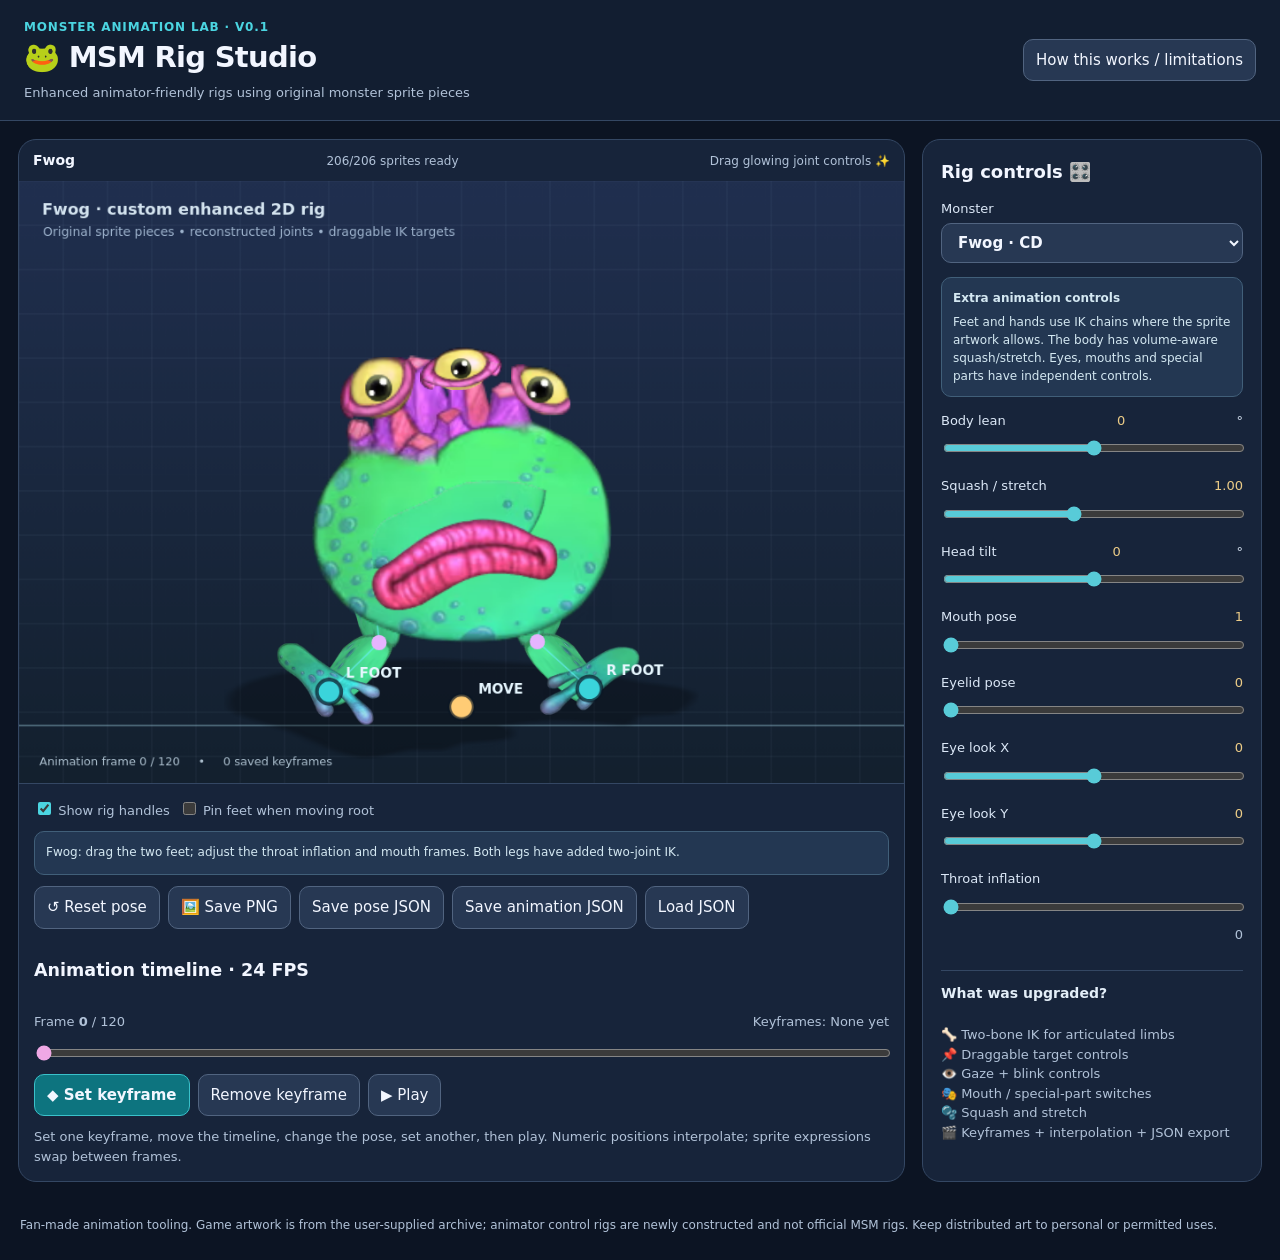
==== index.html @ 0ff73eca "Publish original MSM Rig Studio prototype (unchanged)" ====
<!DOCTYPE html><html lang="en"><head><meta charset="UTF-8"><meta name="viewport" content="width=device-width,initial-scale=1,viewport-fit=cover"><title>MSM Rig Studio — Enhanced Monster Rigs</title><style>
:root{color-scheme:dark;--bg:#0c1423;--panel:#17243a;--border:#344763;--text:#f2f6ff;--muted:#b1c2d8;--aqua:#4bd5e1;--pink:#efa8e5;--gold:#eccc87}
*{box-sizing:border-box}body{margin:0;background:var(--bg);color:var(--text);font:15px/1.5 system-ui,-apple-system,BlinkMacSystemFont,"Segoe UI",sans-serif}header{display:flex;gap:14px;align-items:center;justify-content:space-between;flex-wrap:wrap;padding:18px 24px;border-bottom:1px solid var(--border);background:#121e31}header h1{margin:0;font-size:clamp(21px,3vw,29px);letter-spacing:-.025em}header p{margin:3px 0 0;color:var(--muted);font-size:13px}.tag{color:var(--aqua);font-size:12px;letter-spacing:.07em;font-weight:750}.wrap{max-width:1510px;margin:auto;padding:18px;display:grid;grid-template-columns:minmax(440px,1fr) 340px;gap:17px}.stagebox,.panel{background:var(--panel);border:1px solid var(--border);border-radius:18px;overflow:hidden}.canvasbar{display:flex;justify-content:space-between;align-items:center;gap:6px;padding:10px 14px;flex-wrap:wrap}.canvasbar strong{font-size:14px}.sub{font-size:12px;color:var(--muted)}canvas{width:100%;height:auto;display:block;aspect-ratio:1000/680;touch-action:none;cursor:crosshair;user-select:none}canvas.dragging{cursor:grabbing}.tools{padding:15px;border-top:1px solid var(--border);display:grid;gap:11px}.buttons{display:flex;flex-wrap:wrap;gap:8px}button,.btn,select{font:inherit;background:#273853;color:var(--text);border:1px solid #516480;border-radius:10px;padding:9px 12px;cursor:pointer}button:hover{background:#344d70}button:focus-visible,select:focus-visible,input:focus-visible{outline:2px solid var(--aqua);outline-offset:2px}.primary{background:#0d747f;border-color:#3ac1ca;font-weight:700}.danger{background:#51304d;border-color:#764d72}button:active{transform:translateY(1px)}.panel{padding:18px;display:flex;flex-direction:column;gap:14px}.panel h2{font-size:18px;margin:0}.panel h3{font-size:14px;color:#e3eef8;margin:12px 0 7px;border-top:1px solid var(--border);padding-top:12px}.field{display:grid;gap:4px}.field>label{display:flex;justify-content:space-between;gap:12px;color:#dce8f7;font-size:13px}.field label span{color:var(--gold);font-variant-numeric:tabular-nums}.field input[type=range]{width:100%;accent-color:#58cbd8;height:24px}.panel select{width:100%;font-weight:700}.notice{background:#233752;border:1px solid #415f79;border-radius:10px;padding:11px;color:#d4e8f2;font-size:12px}.inline{display:flex;gap:9px;align-items:center;flex-wrap:wrap;color:var(--muted);font-size:13px}.inline input{accent-color:var(--aqua)}#time{width:100%;accent-color:var(--pink)}.muted{color:var(--muted);font-size:13px}.small{font-size:12px}.filebtn{position:relative;display:inline-block}.filebtn input{position:absolute;inset:0;opacity:0;width:100%;height:100%;cursor:pointer}footer{max-width:1510px;margin:0 auto;padding:16px 20px 26px;color:var(--muted);font-size:12px}dialog{max-width:650px;background:#1c2b43;color:white;border:1px solid #526782;border-radius:18px;padding:24px;line-height:1.7}dialog::backdrop{background:#030b18c7}dialog h2{margin:0 0 10px}dialog ul{padding-left:20px}#monsterTip{line-height:1.65}
@media(max-width:1080px){.wrap{grid-template-columns:1fr}.panel{display:grid;grid-template-columns:repeat(2,minmax(0,1fr));column-gap:20px}.panel>*{min-width:0}.panel h2,.panel .notice,.panel .full{grid-column:1/-1}}@media(max-width:620px){.wrap{display:block;padding:8px}.stagebox,.panel{border-radius:13px;margin-bottom:10px}.canvasbar{font-size:13px}.panel{display:flex;padding:14px}header{padding:15px}.tools{padding:11px}.buttons button,.buttons .btn{font-size:13px;padding:8px 9px}}
</style></head><body>
<header><div><div class="tag">MONSTER ANIMATION LAB · V0.1</div><h1>🐸 MSM Rig Studio</h1><p>Enhanced animator-friendly rigs using original monster sprite pieces</p></div><div><button id="about">How this works / limitations</button></div></header>
<main class="wrap"><section class="stagebox"><div class="canvasbar"><strong id="monsterName">Fwog</strong><span class="sub" id="loadCount">Loading sprites…</span><span class="sub">Drag glowing joint controls ✨</span></div>
<canvas id="stage" aria-label="Interactive monster rig canvas" width="1000" height="680"></canvas>
<div class="tools"><div class="inline"><label><input type="checkbox" id="showGuides" checked> Show rig handles</label><label><input type="checkbox" id="pinFeet"> Pin feet when moving root</label></div>
<div class="notice" id="monsterTip">Drag controls to pose the monster.</div>
<div class="buttons"><button id="reset">↺ Reset pose</button><button id="exportPNG">🖼️ Save PNG</button><button id="exportPose">Save pose JSON</button><button id="exportAnim">Save animation JSON</button><label class="btn filebtn">Load JSON<input id="import" type="file" accept=".json,application/json" aria-label="Load pose or animation JSON"></label></div>
<h3>Animation timeline · 24 FPS</h3><div class="inline" style="justify-content:space-between"><span>Frame <strong id="timeValue">0</strong> / 120</span><span>Keyframes: <span id="keyList">None yet</span></span></div>
<input id="time" type="range" min="0" max="120" step="1" value="0" aria-label="Animation frame">
<div class="buttons"><button id="keyframe" class="primary">◆ Set keyframe</button><button id="removeKey">Remove keyframe</button><button id="play">▶ Play</button></div>
<div class="muted">Set one keyframe, move the timeline, change the pose, set another, then play. Numeric positions interpolate; sprite expressions swap between frames.</div>
</div></section>
<aside class="panel"><h2>Rig controls 🎛️</h2><div class="field"><label for="monster">Monster</label><select id="monster"><option value="CD">Fwog · CD</option><option value="BC">Shrubb · BC</option><option value="BCD">Pummel · BCD</option><option value="A">Tweedle · A</option></select></div>
<div class="notice full"><strong>Extra animation controls</strong><p class="small" style="margin:6px 0 0">Feet and hands use IK chains where the sprite artwork allows. The body has volume-aware squash/stretch. Eyes, mouths and special parts have independent controls.</p></div>
<div class="field"><label for="bodyAngle">Body lean <span id="bodyAngleValue">0</span>°</label><input type="range" id="bodyAngle" min="-35" max="35" step="1" value="0"></div>
<div class="field"><label for="squash">Squash / stretch <span id="squashValue">1.00</span></label><input type="range" id="squash" min="0.70" max="1.40" step="0.01" value="1"></div>
<div class="field"><label for="headAngle">Head tilt <span id="headAngleValue">0</span>°</label><input type="range" id="headAngle" min="-25" max="25" step="1" value="0"></div>
<div class="field"><label for="mouth">Mouth pose <span id="mouthValue">1</span></label><input type="range" id="mouth" min="1" max="8" step="1" value="1"></div>
<div class="field"><label for="blink">Eyelid pose <span id="blinkValue">0</span></label><input type="range" id="blink" min="0" max="3" step="1" value="0"></div>
<div class="field"><label for="gazeX">Eye look X <span id="gazeXValue">0</span></label><input type="range" id="gazeX" min="-14" max="14" step="1" value="0"></div>
<div class="field"><label for="gazeY">Eye look Y <span id="gazeYValue">0</span></label><input type="range" id="gazeY" min="-12" max="12" step="1" value="0"></div>
<div class="field"><label for="special" id="specialLabel">Throat inflation</label><input type="range" id="special" min="0" max="3" step="1" value="0"><span class="muted" style="text-align:right" id="specialValue">0</span></div>
<h3 class="full">What was upgraded?</h3><div class="muted full">🦴 Two-bone IK for articulated limbs<br>📌 Draggable target controls<br>👁️ Gaze + blink controls<br>🎭 Mouth / special-part switches<br>🫧 Squash and stretch<br>🎬 Keyframes + interpolation + JSON export</div>
</aside></main><footer>Fan-made animation tooling. Game artwork is from the user-supplied archive; animator control rigs are newly constructed and not official MSM rigs. Keep distributed art to personal or permitted uses.</footer>
<dialog id="aboutDialog"><h2>About the rigs 🦴</h2><p>This is a **first rigging prototype** for four MSM monsters. It uses original art pieces extracted from the provided data.zip and builds new joints and controls.</p><ul><li><strong>Source-authentic:</strong> sprite images and available mouth/eyelid/wing/tongue variations.</li><li><strong>Reconstructed:</strong> skeleton positions, bone lengths, draw order, mirrored missing limb artwork, joint pivots and constraints.</li><li><strong>Not recovered:</strong> precise original bone hierarchy, keyframes, hidden off-atlas sprites, game timing, or original rig weights.</li><li><strong>IK:</strong> an actual analytic two-bone solver; if a target is too far, it clamps to reachable space.</li><li><strong>Limitations:</strong> sprites are rigid cutouts or stretched limb art, not yet smooth-weighted mesh deformers. Expressions are frame swaps, not lip-sync. Browser editor saves pose/animation JSON, not a native Blender or Spine file.</li></ul><p>To create a short clip, set frames at 0 and 24 (or more), pose differently at each, and use ▶ Play. Use Save animation JSON for an editable motion snapshot.</p><button id="closeAbout">Close</button></dialog>
<script>window.MSM_RIG_ASSETS = {"sources":{"A_body":"[data-uri]","A_breast_RARE":"[data-uri]","A_eyeback":"[data-uri]","A_eyelids_1":"[data-uri]","A_eyelids_2":"[data-uri]","A_eyelids_3":"[data-uri]","A_eyelids_4":"[data-uri]","A_head":"[data-uri]","A_head_RARE":"[data-uri]","A_horns_RARE":"[data-uri]","A_left_foot":"[data-uri]","A_mouth_01":"[data-uri]","A_mouth_02":"[data-uri]","A_mouth_03":"[data-uri]","A_mouth_04":"[data-uri]","A_mouth_05":"[data-uri]","A_mouth_06":"[data-uri]","A_mouth_07":"[data-uri]","A_mouth_08":"[data-uri]","A_mouth_09":"[data-uri]","A_pupil":"[data-uri]","A_right_foot":"[data-uri]","A_shadow":"[data-uri]","A_tailfeather_01":"[data-uri]","A_tailfeather_02":"[data-uri]","A_tailfeather_03":"[data-uri]","A_tailfeather_04":"[data-uri]","A_topfeather_1":"[data-uri]","A_topfeather_2":"[data-uri]","A_topfeather_3":"[data-uri]","A_topfeather_4":"[data-uri]","A_wing_01":"[data-uri]","A_wing_02":"[data-uri]","A_wing_03":"[data-uri]","A_wing_04":"[data-uri]","A_wing_05":"[data-uri]","A_wing_06":"[data-uri]","A_wing_07":"[data-uri]","A_wing_08":"[data-uri]","A_wing_09":"[data-uri]","A_wing_fold":"[data-uri]","RARE_A_mouth_01":"[data-uri]","RARE_A_mouth_02":"[data-uri]","RARE_A_mouth_03":"[data-uri]","RARE_A_mouth_04":"[data-uri]","RARE_A_mouth_05":"[data-uri]","RARE_A_mouth_06":"[data-uri]","RARE_A_mouth_07":"[data-uri]","RARE_A_mouth_08":"[data-uri]","RARE_A_mouth_09":"[data-uri]","BC_beard":"[data-uri]","BC_beard_RARE":"[data-uri]","BC_body":"[data-uri]","BC_body_RARE":"[data-uri]","BC_eyeback":"[data-uri]","BC_eyeback_RARE":"[data-uri]","BC_eyelid1":"[data-uri]","BC_eyelid2":"[data-uri]","BC_eyelid3":"[data-uri]","BC_eyelid4":"[data-uri]","BC_head":"[data-uri]","BC_head_RARE":"[data-uri]","BC_left_finger":"[data-uri]","BC_left_hand":"[data-uri]","BC_mouth01":"[data-uri]","BC_mouth02":"[data-uri]","BC_mouth03":"[data-uri]","BC_mouth04":"[data-uri]","BC_mouth05":"[data-uri]","BC_mouth06":"[data-uri]","BC_mouth07":"[data-uri]","BC_mouth07_RARE":"[data-uri]","BC_mouth08":"[data-uri]","BC_mouth08_RARE":"[data-uri]","BC_mouth09":"[data-uri]","BC_mouth10":"[data-uri]","BC_pupil":"[data-uri]","BC_right_finger":"[data-uri]","BC_right_foot":"[data-uri]","BC_right_foot_RARE":"[data-uri]","BC_right_hand":"[data-uri]","BC_right_lower_arm":"[data-uri]","BC_right_lower_leg":"[data-uri]","BC_right_upper_arm":"[data-uri]","BC_right_upper_leg":"[data-uri]","BC_shadow":"[data-uri]","BCD_body":"[data-uri]","BCD_body_RARE":"[data-uri]","BCD_eyeback":"[data-uri]","BCD_left_arm":"[data-uri]","BCD_left_arm_RARE":"[data-uri]","BCD_left_eyelid1":"[data-uri]","BCD_left_eyelid1_RARE":"[data-uri]","BCD_left_eyelid2":"[data-uri]","BCD_left_eyelid2_RARE":"[data-uri]","BCD_left_eyelid3":"[data-uri]","BCD_left_eyelid3_RARE":"[data-uri]","BCD_left_eyelid4":"[data-uri]","BCD_left_eyelid4_RARE":"[data-uri]","BCD_left_foot":"[data-uri]","BCD_left_foot_RARE":"[data-uri]","BCD_left_hand":"[data-uri]","BCD_left_hand_RARE":"[data-uri]","BCD_left_leg":"[data-uri]","BCD_left_leg_RARE":"[data-uri]","BCD_mouth1":"[data-uri]","BCD_mouth2":"[data-uri]","BCD_mouth3":"[data-uri]","BCD_mouth4":"[data-uri]","BCD_mouth5":"[data-uri]","BCD_pupil":"[data-uri]","BCD_pupil_RARE":"[data-uri]","BCD_right_arm":"[data-uri]","BCD_right_arm_RARE":"[data-uri]","BCD_right_eyelid1":"[data-uri]","BCD_right_eyelid1_RARE":"[data-uri]","BCD_right_eyelid2":"[data-uri]","BCD_right_eyelid2_RARE":"[data-uri]","BCD_right_eyelid3":"[data-uri]","BCD_right_eyelid3_RARE":"[data-uri]","BCD_right_eyelid4":"[data-uri]","BCD_right_eyelid4_RARE":"[data-uri]","BCD_right_foot":"[data-uri]","BCD_right_foot_RARE":"[data-uri]","BCD_right_hand":"[data-uri]","BCD_right_hand_RARE":"[data-uri]","BCD_right_leg":"[data-uri]","BCD_right_leg_RARE":"[data-uri]","BCD_shadow":"[data-uri]","BCD_tongue01":"[data-uri]","BCD_tongue01_RARE":"[data-uri]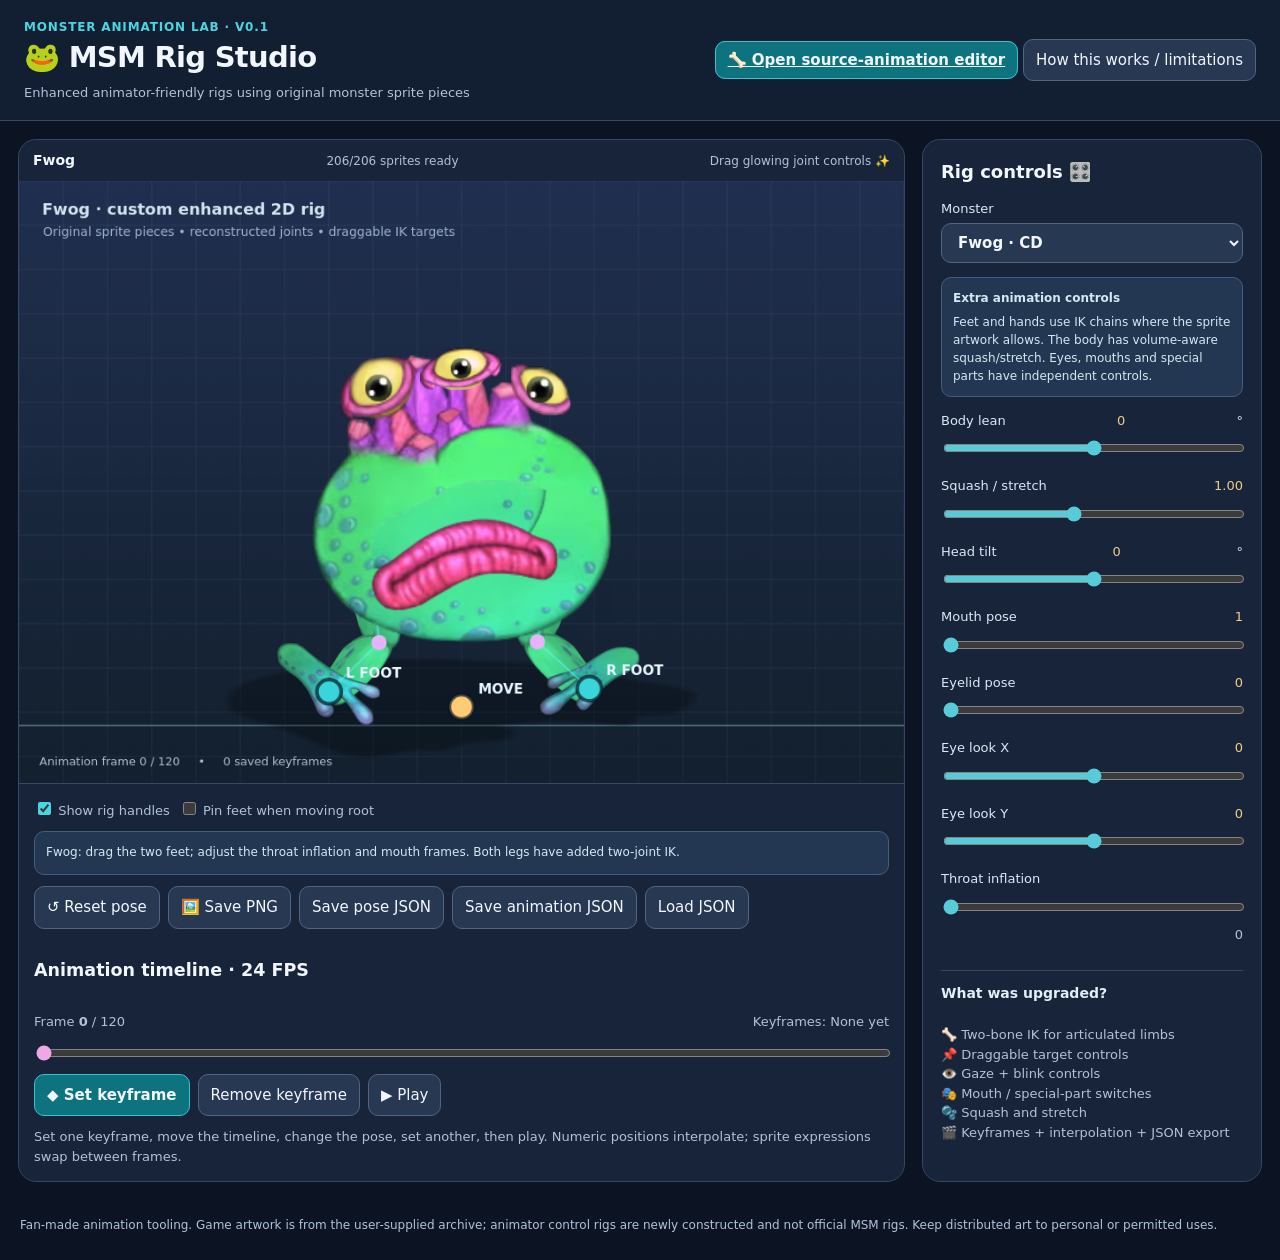
